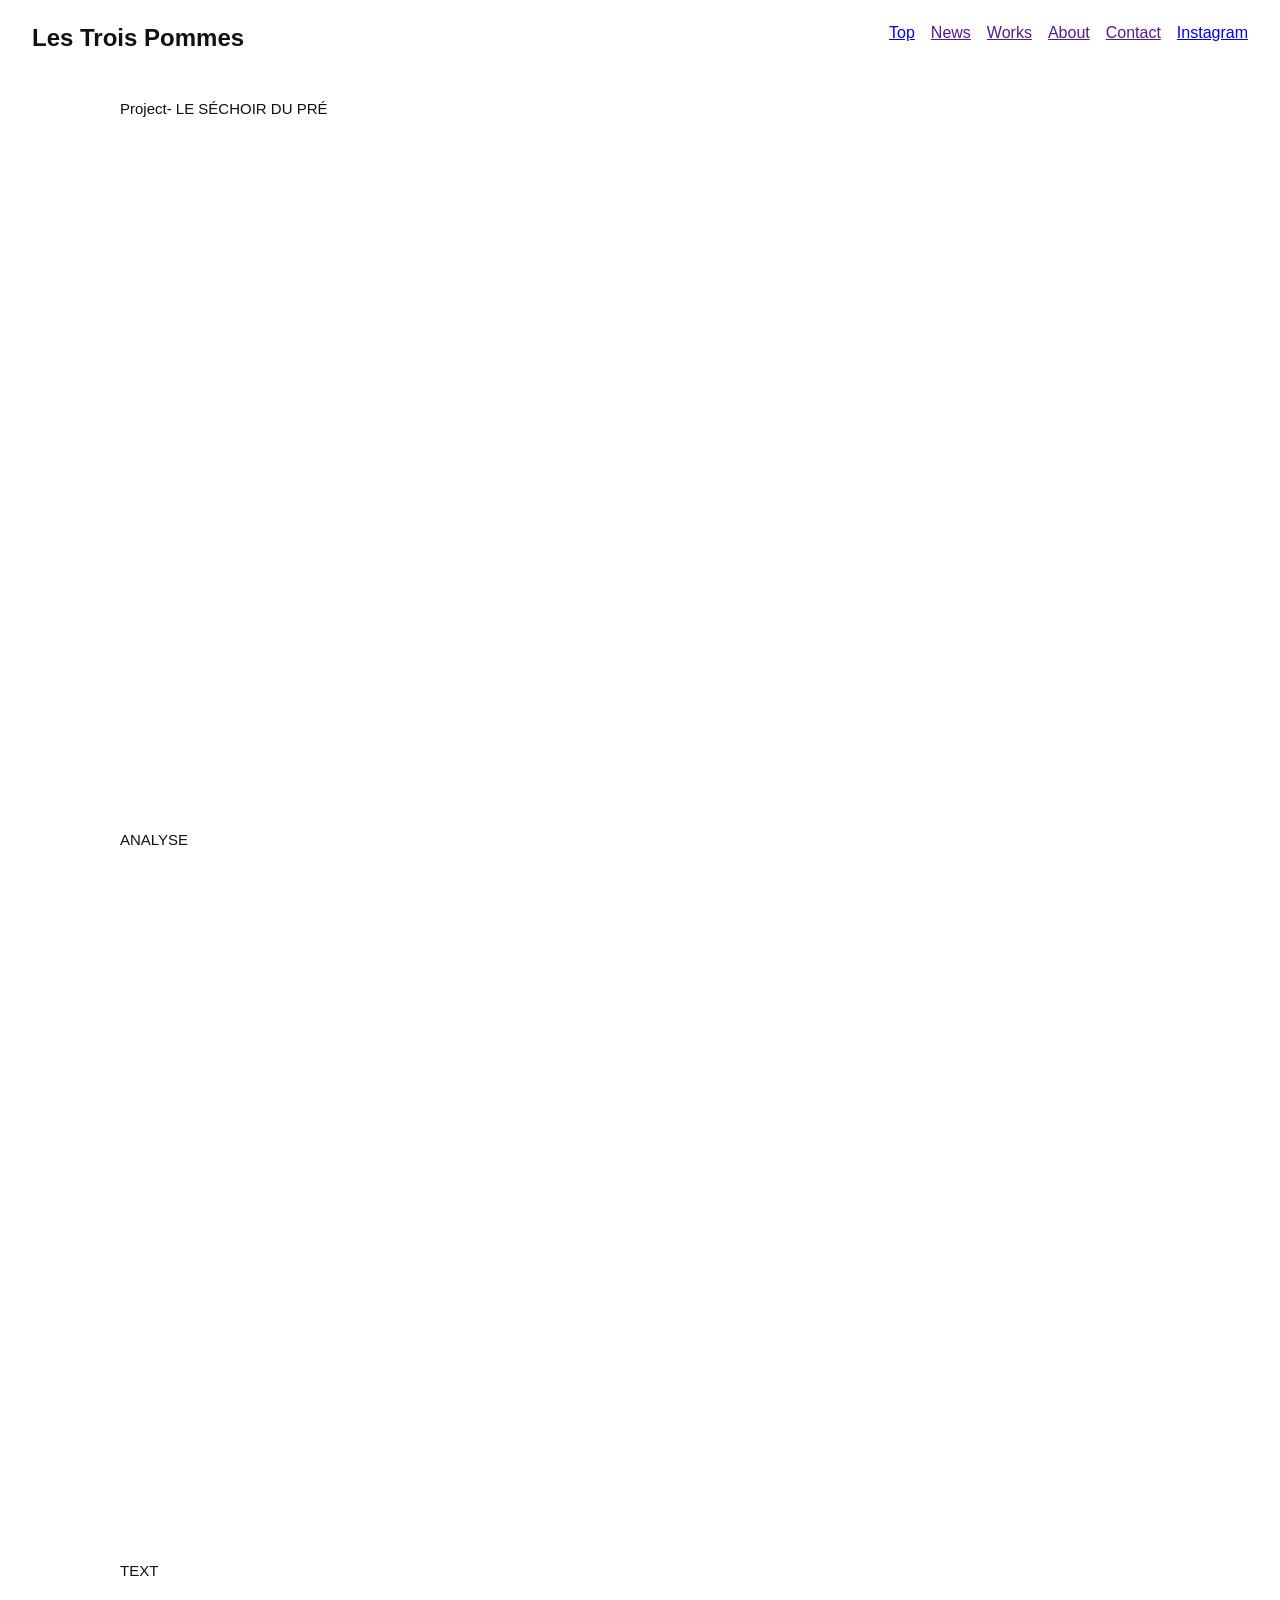
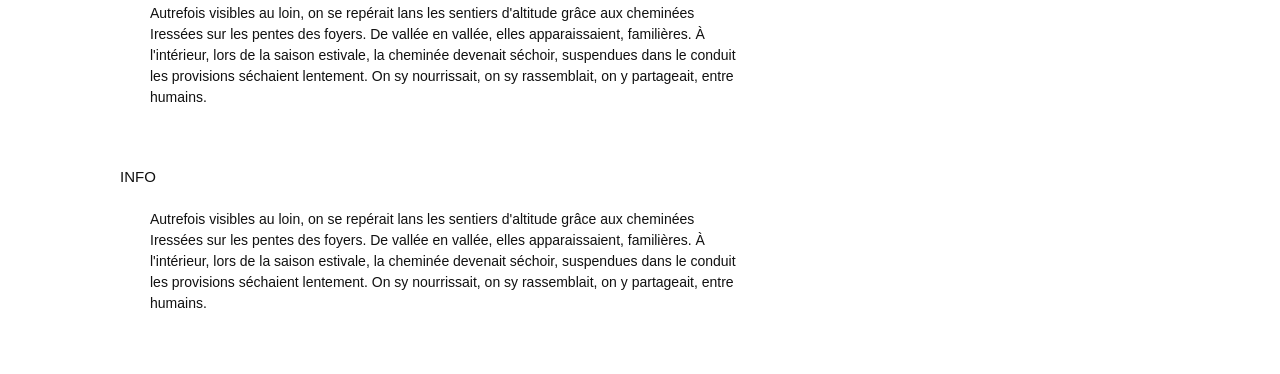
==== test.html @ 2034bce3 "first upload" ====
<!DOCTYPE html>
<html lang="ja">
<head>
  <meta charset="UTF-8">
  <meta name="viewport" content="width=device-width, initial-scale=1.0">
  <title>Photo Slide</title>
  <link rel="stylesheet" href="style.css">
</head>

<body>
  <header class="site-header">
    <div class="CompanyName">
        Les Trois Pommes
    </div>
    <nav id="menu">
        <a href="/">Top</a>
        <a href="">News</a>
        <a href="">Works</a>
        <a href="">About</a>
        <a href="">Contact</a>
        <a href="https://www.instagram.com/kentynotinparis?igsh=MWJtcjJ5Y2Vkd2o2cw%3D%3D&utm_source=qr">Instagram</a>
    </nav>
  </header>

  <main>
    <div class="header-main">
        Project- LE SÉCHOIR DU PRÉ
    </div>
    <section class="photo-slider">
      <img src="/Users/kentawatase/Desktop/website/my-website/images/images:01.jpg" alt="">
      <img src="/Users/kentawatase/Desktop/website/my-website/images/images:02.jpg" alt="">
      <img src="/Users/kentawatase/Desktop/website/my-website/images/images:03.jpg" alt="">
      <img src="/Users/kentawatase/Desktop/website/my-website/images/images:04.jpg" alt="">
    </section>
    <div class="header-main" id="analysisButton">
        ANALYSE
    </div>
    <section class="photo-slider analysis-slider" id="analysisSlider">
      <img src="images:01.jpg" alt="">
      <img src="images:02.jpg" alt="">
      <img src="images:03.jpg" alt="">
      <img src="images:04.jpg" alt="">
    </section>
    <div class="header-main">
        TEXT
    </div>
    <section>
        <div class="text">   
        Autrefois visibles au loin, on se repérait lans les sentiers d'altitude grâce aux cheminées Iressées sur les pentes des foyers. De vallée en vallée, elles apparaissaient, familières. À l'intérieur, lors de la saison estivale, la cheminée devenait séchoir, suspendues dans le conduit les provisions séchaient lentement. On sy nourrissait, on sy rassemblait, on y partageait, entre humains.
        </div>
    </section>   
    </div>
    <div class="header-main">
        INFO
    </div>
    <section>
        <div class="info">   
        Autrefois visibles au loin, on se repérait lans les sentiers d'altitude grâce aux cheminées Iressées sur les pentes des foyers. De vallée en vallée, elles apparaissaient, familières. À l'intérieur, lors de la saison estivale, la cheminée devenait séchoir, suspendues dans le conduit les provisions séchaient lentement. On sy nourrissait, on sy rassemblait, on y partageait, entre humains.
        </div>
    </section>  
  </main>
  <!-- <script>

  const button = document.getElementById("analysisButton");

  const slider = document.getElementById("analysisSlider");

  button.addEventListener("click", function () {

    slider.classList.toggle("open");

  });

</script> -->
</body>
</html>
---- style.css ----
body {

  margin: 0;

  font-family: Arial, Helvetica, sans-serif;

  background: #fff;

  color: #111;

}

.site-header {

  position: fixed;

  top: 0;

  left: 0;

  width: 100%;

  display: flex;

  justify-content: space-between;

  align-items: flex-start;

  padding: 24px 32px;

  /* background: white; */

  z-index: 100;

  box-sizing: border-box;

}

main {

  padding-top: 100px;

}

.photo-slider {

 display: flex;

  gap: 24px;

  overflow-x: auto;

  scroll-snap-type: x mandatory;

  scroll-behavior: smooth;

  scrollbar-width: none;

  -ms-overflow-style: none;
 
  margin-bottom: 60px;

}

.photo-slider::-webkit-scrollbar {

  display: none;

}


.photo-slider img {

  height: 70vh;

  width: auto;

  flex-shrink: 0;

  scroll-snap-align: center;

  object-fit: cover;

}

.photo-slider img:first-child {

  margin-left: 120px;

}

.header-main {

  font-size: 15px;

  margin-left: 120px;
  margin-bottom: 24px;

}

nav {

  display: flex;

  gap: 16px;

}

.CompanyName {

  font-size: 24px;

  font-weight: bold;

}



/* .analysis-slider {

  transform: scaleY(0);

  transform-origin: center;

  opacity: 0;

  transition:

    transform 0.7s cubic-bezier(0.77, 0, 0.175, 1),

    opacity 0.5s ease;

  overflow-x: auto;

  overflow-y: hidden;

  scrollbar-width: none;

  -ms-overflow-style: none;

}

.analysis-slider::-webkit-scrollbar {

  display: none;

} */

/* .analysis-slider.open {

  transform: scaleY(1);

  opacity: 1;

} */


.info {

  font-size: 14px;

  line-height: 1.5;

  max-width: 600px;

  margin-left: 150px;
  margin-bottom: 60px;

}

.text {

  font-size: 14px;

  line-height: 1.5;

  max-width: 600px;

  margin-left: 150px;
  margin-bottom: 60px;
}
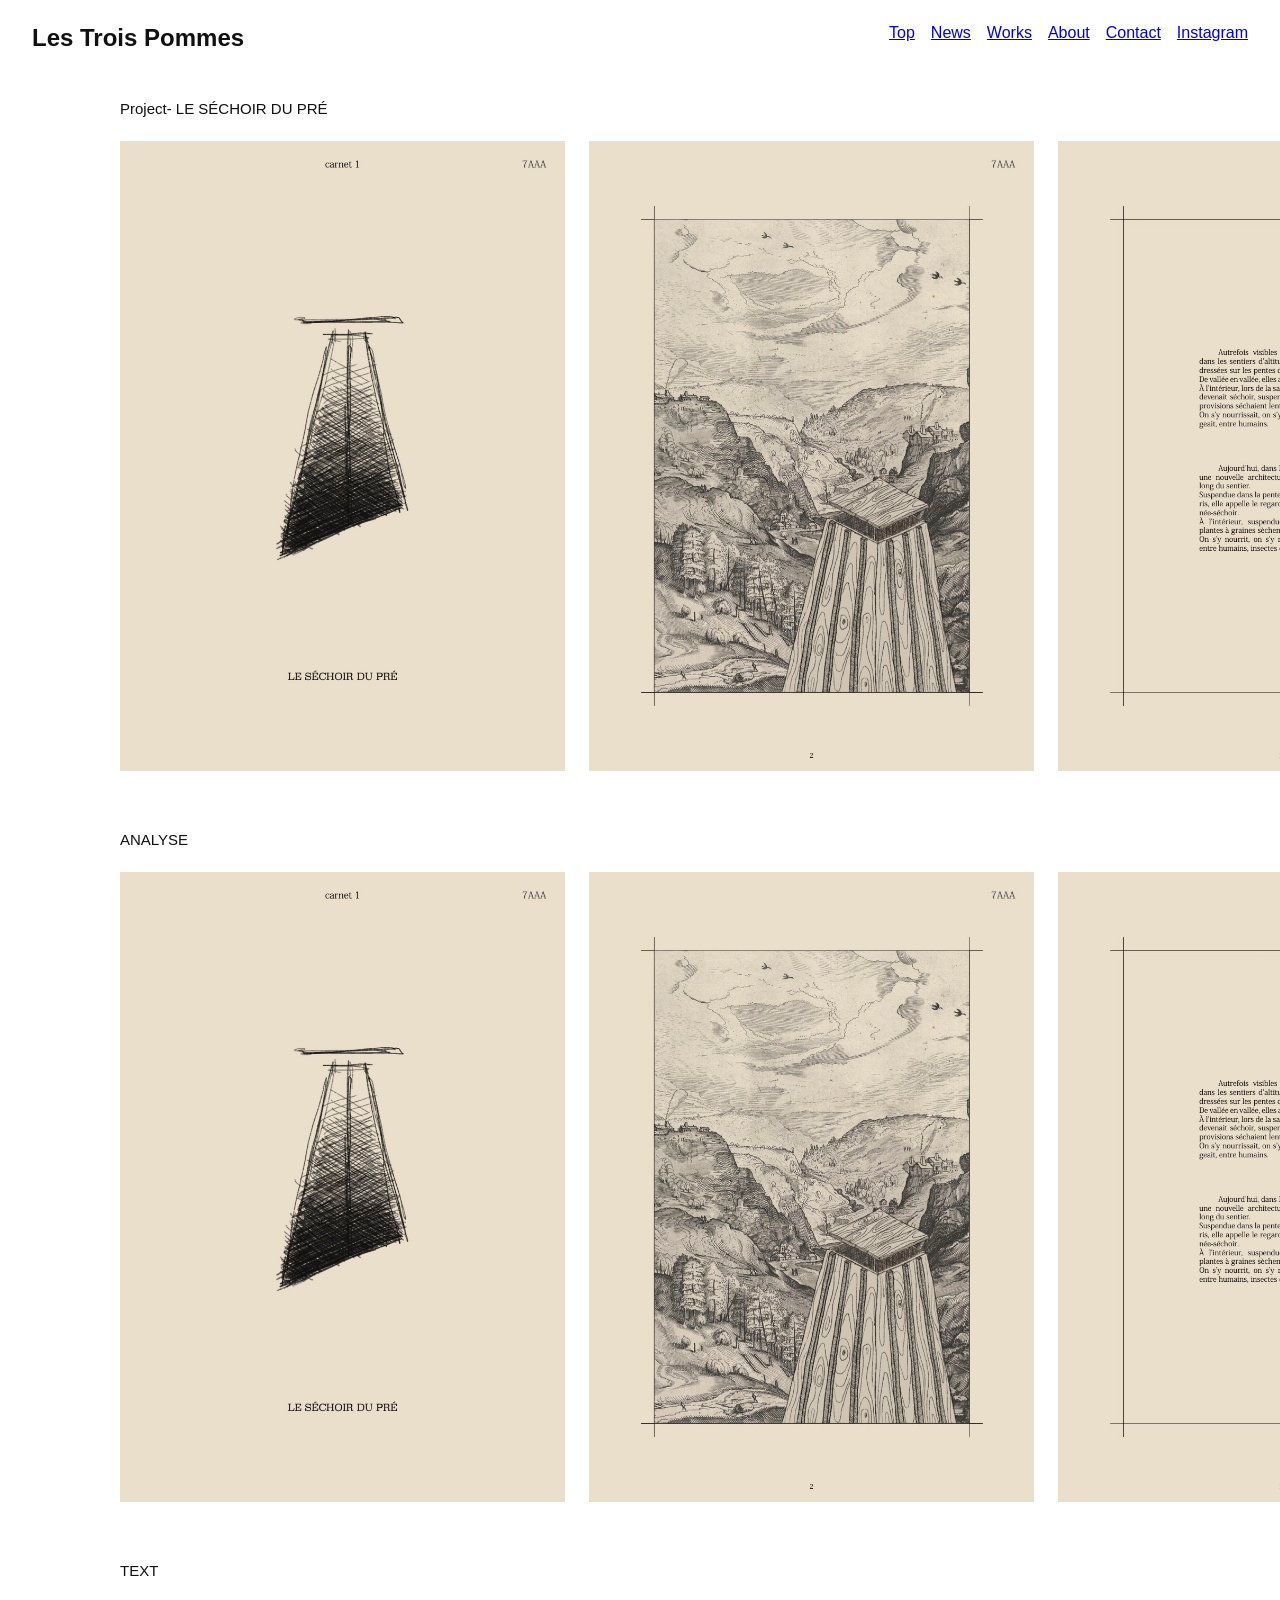
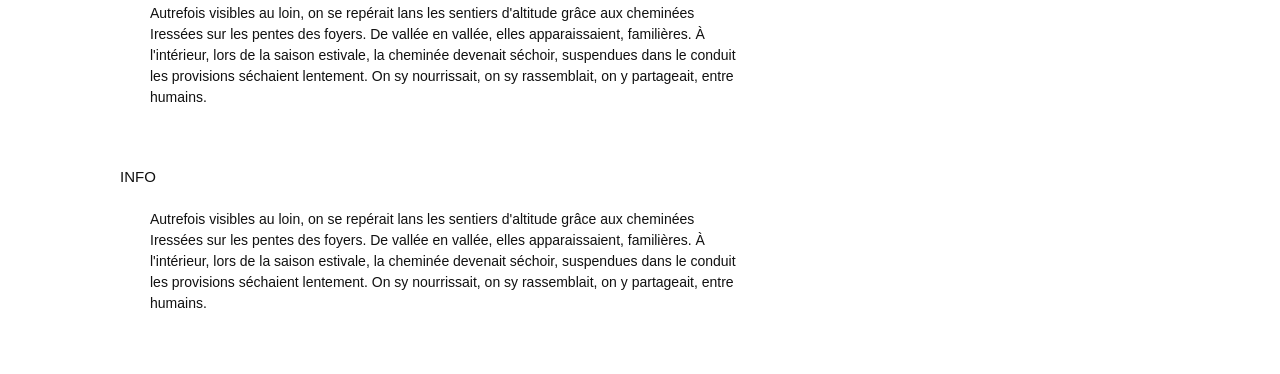
==== commit 80c43889: "Update test.html" ====
--- a/test.html
+++ b/test.html
@@ -13,11 +13,11 @@
         Les Trois Pommes
     </div>
     <nav id="menu">
-        <a href="/">Top</a>
-        <a href="">News</a>
-        <a href="">Works</a>
-        <a href="">About</a>
-        <a href="">Contact</a>
+        <a href="/test.html">Top</a>
+        <a href="#">News</a>
+        <a href="#">Works</a>
+        <a href="#">About</a>
+        <a href="#">Contact</a>
         <a href="https://www.instagram.com/kentynotinparis?igsh=MWJtcjJ5Y2Vkd2o2cw%3D%3D&utm_source=qr">Instagram</a>
     </nav>
   </header>
@@ -27,19 +27,19 @@
         Project- LE SÉCHOIR DU PRÉ
     </div>
     <section class="photo-slider">
-      <img src="/Users/kentawatase/Desktop/website/my-website/images/images:01.jpg" alt="">
-      <img src="/Users/kentawatase/Desktop/website/my-website/images/images:02.jpg" alt="">
-      <img src="/Users/kentawatase/Desktop/website/my-website/images/images:03.jpg" alt="">
-      <img src="/Users/kentawatase/Desktop/website/my-website/images/images:04.jpg" alt="">
+      <img src="images/images:01.jpg" alt="">
+      <img src="images/images:02.jpg" alt="">
+      <img src="images/images:03.jpg" alt="">
+      <img src="images/images:04.jpg" alt="">
     </section>
     <div class="header-main" id="analysisButton">
         ANALYSE
     </div>
     <section class="photo-slider analysis-slider" id="analysisSlider">
-      <img src="images:01.jpg" alt="">
-      <img src="images:02.jpg" alt="">
-      <img src="images:03.jpg" alt="">
-      <img src="images:04.jpg" alt="">
+      <img src="images/images:01.jpg" alt="">
+      <img src="images/images:02.jpg" alt="">
+      <img src="images/images:03.jpg" alt="">
+      <img src="images/images:04.jpg" alt="">
     </section>
     <div class="header-main">
         TEXT
@@ -49,7 +49,6 @@
         Autrefois visibles au loin, on se repérait lans les sentiers d'altitude grâce aux cheminées Iressées sur les pentes des foyers. De vallée en vallée, elles apparaissaient, familières. À l'intérieur, lors de la saison estivale, la cheminée devenait séchoir, suspendues dans le conduit les provisions séchaient lentement. On sy nourrissait, on sy rassemblait, on y partageait, entre humains.
         </div>
     </section>   
-    </div>
     <div class="header-main">
         INFO
     </div>
